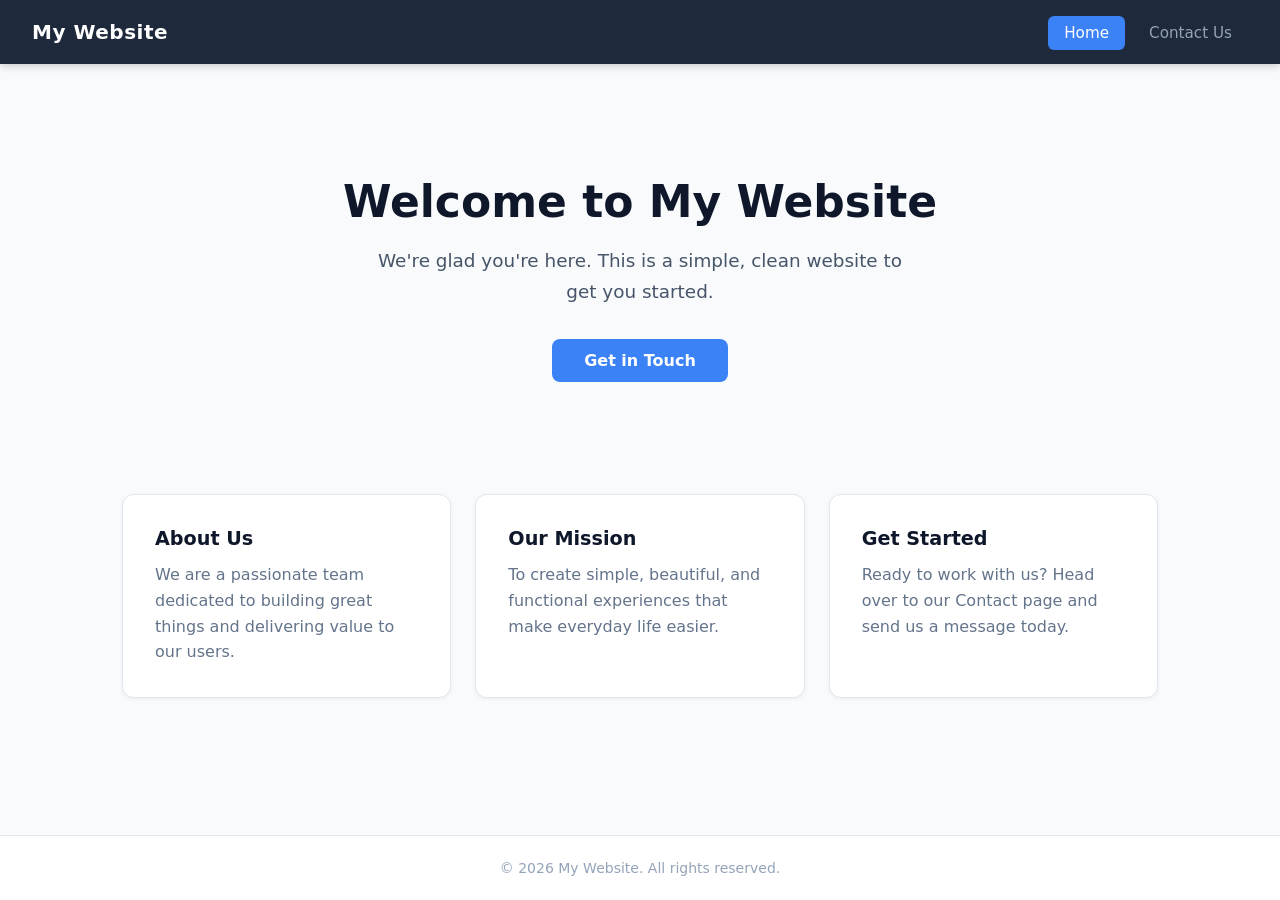
==== index.html @ 4ae6f07a "Add files via upload" ====
<!DOCTYPE html>
<html lang="en">
<head>
  <meta charset="UTF-8" />
  <meta name="viewport" content="width=device-width, initial-scale=1.0" />
  <title>Home</title>
  <link rel="stylesheet" href="style.css" />
</head>
<body>
  <nav>
    <div class="nav-brand">My Website</div>
    <ul class="nav-links">
      <li><a href="index.html" class="active">Home</a></li>
      <li><a href="contact.html">Contact Us</a></li>
    </ul>
  </nav>

  <main>
    <section class="hero">
      <h1>Welcome to My Website</h1>
      <p>We're glad you're here. This is a simple, clean website to get you started.</p>
      <a href="contact.html" class="btn">Get in Touch</a>
    </section>

    <section class="features">
      <div class="card">
        <h2>About Us</h2>
        <p>We are a passionate team dedicated to building great things and delivering value to our users.</p>
      </div>
      <div class="card">
        <h2>Our Mission</h2>
        <p>To create simple, beautiful, and functional experiences that make everyday life easier.</p>
      </div>
      <div class="card">
        <h2>Get Started</h2>
        <p>Ready to work with us? Head over to our Contact page and send us a message today.</p>
      </div>
    </section>
  </main>

  <footer>
    <p>&copy; 2026 My Website. All rights reserved.</p>
  </footer>
</body>
</html>
---- style.css ----
/* Reset & Base */
*, *::before, *::after {
  box-sizing: border-box;
  margin: 0;
  padding: 0;
}

body {
  font-family: 'Segoe UI', system-ui, sans-serif;
  color: #1e293b;
  background: #f8fafc;
  min-height: 100vh;
  display: flex;
  flex-direction: column;
}

/* Navigation */
nav {
  background: #1e293b;
  padding: 0 2rem;
  display: flex;
  align-items: center;
  justify-content: space-between;
  height: 64px;
  position: sticky;
  top: 0;
  z-index: 100;
  box-shadow: 0 2px 8px rgba(0,0,0,0.2);
}

.nav-brand {
  color: #fff;
  font-size: 1.25rem;
  font-weight: 700;
  letter-spacing: 0.5px;
}

.nav-links {
  list-style: none;
  display: flex;
  gap: 0.5rem;
}

.nav-links a {
  color: #94a3b8;
  text-decoration: none;
  padding: 0.5rem 1rem;
  border-radius: 6px;
  font-size: 0.95rem;
  transition: color 0.2s, background 0.2s;
}

.nav-links a:hover {
  color: #fff;
  background: #334155;
}

.nav-links a.active {
  color: #fff;
  background: #3b82f6;
}

/* Main Content */
main {
  flex: 1;
  max-width: 1100px;
  width: 100%;
  margin: 0 auto;
  padding: 3rem 2rem;
}

/* Hero Section */
.hero {
  text-align: center;
  padding: 4rem 1rem;
}

.hero h1 {
  font-size: 2.75rem;
  font-weight: 800;
  color: #0f172a;
  margin-bottom: 1rem;
  line-height: 1.2;
}

.hero p {
  font-size: 1.15rem;
  color: #475569;
  max-width: 560px;
  margin: 0 auto 2rem;
  line-height: 1.7;
}

/* Button */
.btn {
  display: inline-block;
  background: #3b82f6;
  color: #fff;
  padding: 0.75rem 2rem;
  border-radius: 8px;
  text-decoration: none;
  font-size: 1rem;
  font-weight: 600;
  border: none;
  cursor: pointer;
  transition: background 0.2s, transform 0.1s;
}

.btn:hover {
  background: #2563eb;
  transform: translateY(-1px);
}

.btn:active {
  transform: translateY(0);
}

/* Feature Cards */
.features {
  display: grid;
  grid-template-columns: repeat(auto-fit, minmax(280px, 1fr));
  gap: 1.5rem;
  margin-top: 3rem;
}

.card {
  background: #fff;
  border: 1px solid #e2e8f0;
  border-radius: 12px;
  padding: 2rem;
  box-shadow: 0 1px 4px rgba(0,0,0,0.06);
  transition: box-shadow 0.2s, transform 0.2s;
}

.card:hover {
  box-shadow: 0 6px 20px rgba(0,0,0,0.1);
  transform: translateY(-3px);
}

.card h2 {
  font-size: 1.2rem;
  color: #0f172a;
  margin-bottom: 0.75rem;
}

.card p {
  color: #64748b;
  line-height: 1.6;
}

/* Page Header */
.page-header {
  text-align: center;
  margin-bottom: 3rem;
}

.page-header h1 {
  font-size: 2.25rem;
  font-weight: 800;
  color: #0f172a;
  margin-bottom: 0.75rem;
}

.page-header p {
  color: #475569;
  font-size: 1.05rem;
  max-width: 500px;
  margin: 0 auto;
  line-height: 1.7;
}

/* Contact Section */
.contact-section {
  display: grid;
  grid-template-columns: 1fr 340px;
  gap: 3rem;
  align-items: start;
}

@media (max-width: 720px) {
  .contact-section {
    grid-template-columns: 1fr;
  }
}

/* Contact Form */
.contact-form {
  background: #fff;
  border: 1px solid #e2e8f0;
  border-radius: 12px;
  padding: 2.5rem;
  box-shadow: 0 1px 4px rgba(0,0,0,0.06);
}

.form-group {
  margin-bottom: 1.5rem;
}

.form-group label {
  display: block;
  font-size: 0.9rem;
  font-weight: 600;
  color: #374151;
  margin-bottom: 0.4rem;
}

.form-group input,
.form-group textarea {
  width: 100%;
  padding: 0.65rem 0.9rem;
  border: 1px solid #cbd5e1;
  border-radius: 7px;
  font-size: 0.95rem;
  color: #1e293b;
  background: #f8fafc;
  transition: border-color 0.2s, box-shadow 0.2s;
  font-family: inherit;
  resize: vertical;
}

.form-group input:focus,
.form-group textarea:focus {
  outline: none;
  border-color: #3b82f6;
  box-shadow: 0 0 0 3px rgba(59,130,246,0.15);
  background: #fff;
}

.contact-form .btn {
  width: 100%;
  justify-content: center;
  font-size: 1rem;
  padding: 0.8rem;
  transition: background 0.2s;
}

/* Contact Info */
.contact-info {
  background: #1e293b;
  color: #fff;
  border-radius: 12px;
  padding: 2rem;
}

.contact-info h2 {
  font-size: 1.1rem;
  margin-bottom: 1.5rem;
  color: #e2e8f0;
}

.info-item {
  display: flex;
  flex-direction: column;
  margin-bottom: 1.25rem;
}

.info-item strong {
  font-size: 0.8rem;
  text-transform: uppercase;
  letter-spacing: 0.05em;
  color: #3b82f6;
  margin-bottom: 0.25rem;
}

.info-item span {
  color: #cbd5e1;
  font-size: 0.95rem;
}

/* Footer */
footer {
  text-align: center;
  padding: 1.5rem;
  color: #94a3b8;
  font-size: 0.875rem;
  border-top: 1px solid #e2e8f0;
  background: #fff;
}
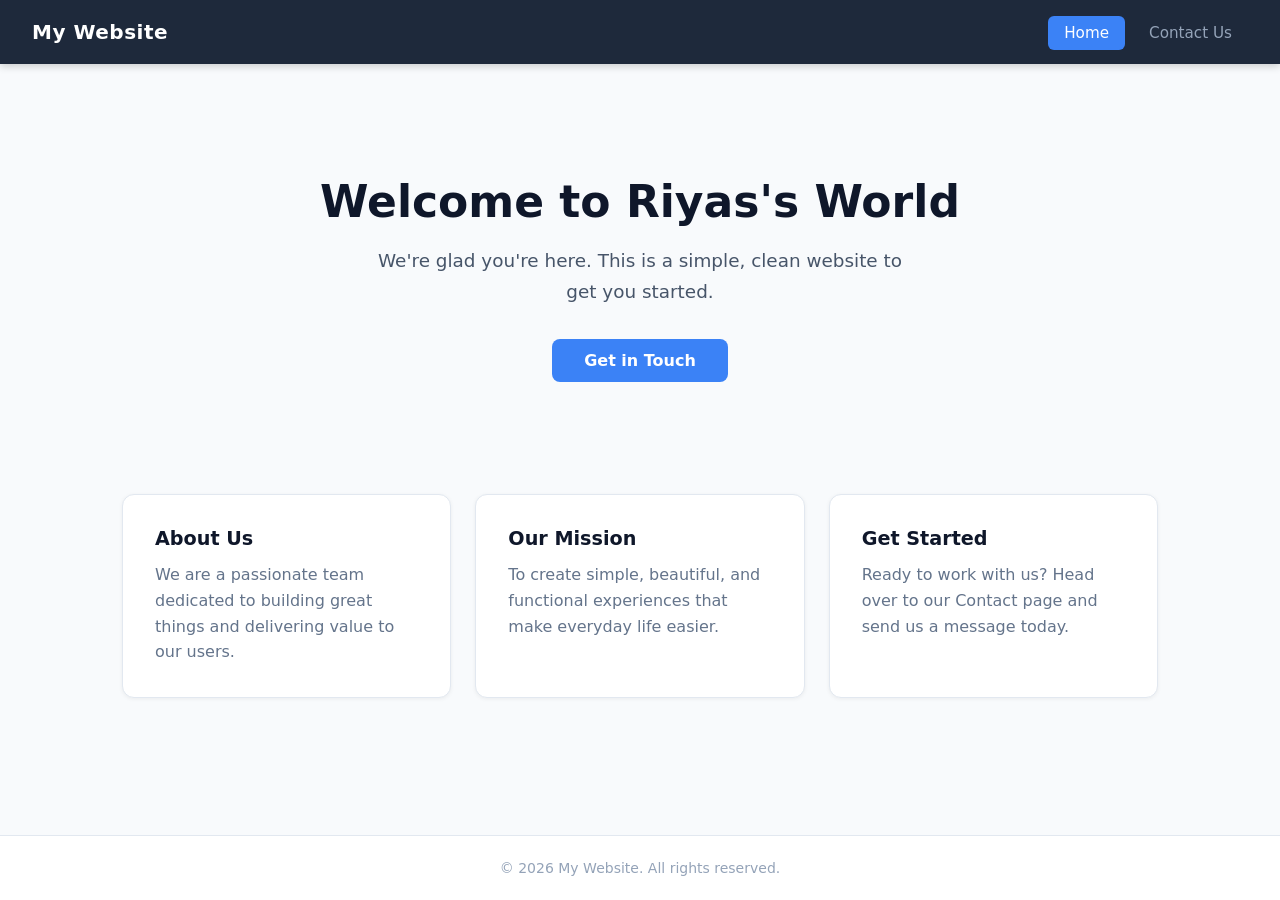
==== commit 7ef1d99f: "Fix #1 - Change home page heading to Welcome to Riyas's World" ====
--- a/index.html
+++ b/index.html
@@ -17,7 +17,7 @@
 
   <main>
     <section class="hero">
-      <h1>Welcome to My Website</h1>
+      <h1>Welcome to Riyas's World</h1>
       <p>We're glad you're here. This is a simple, clean website to get you started.</p>
       <a href="contact.html" class="btn">Get in Touch</a>
     </section>
